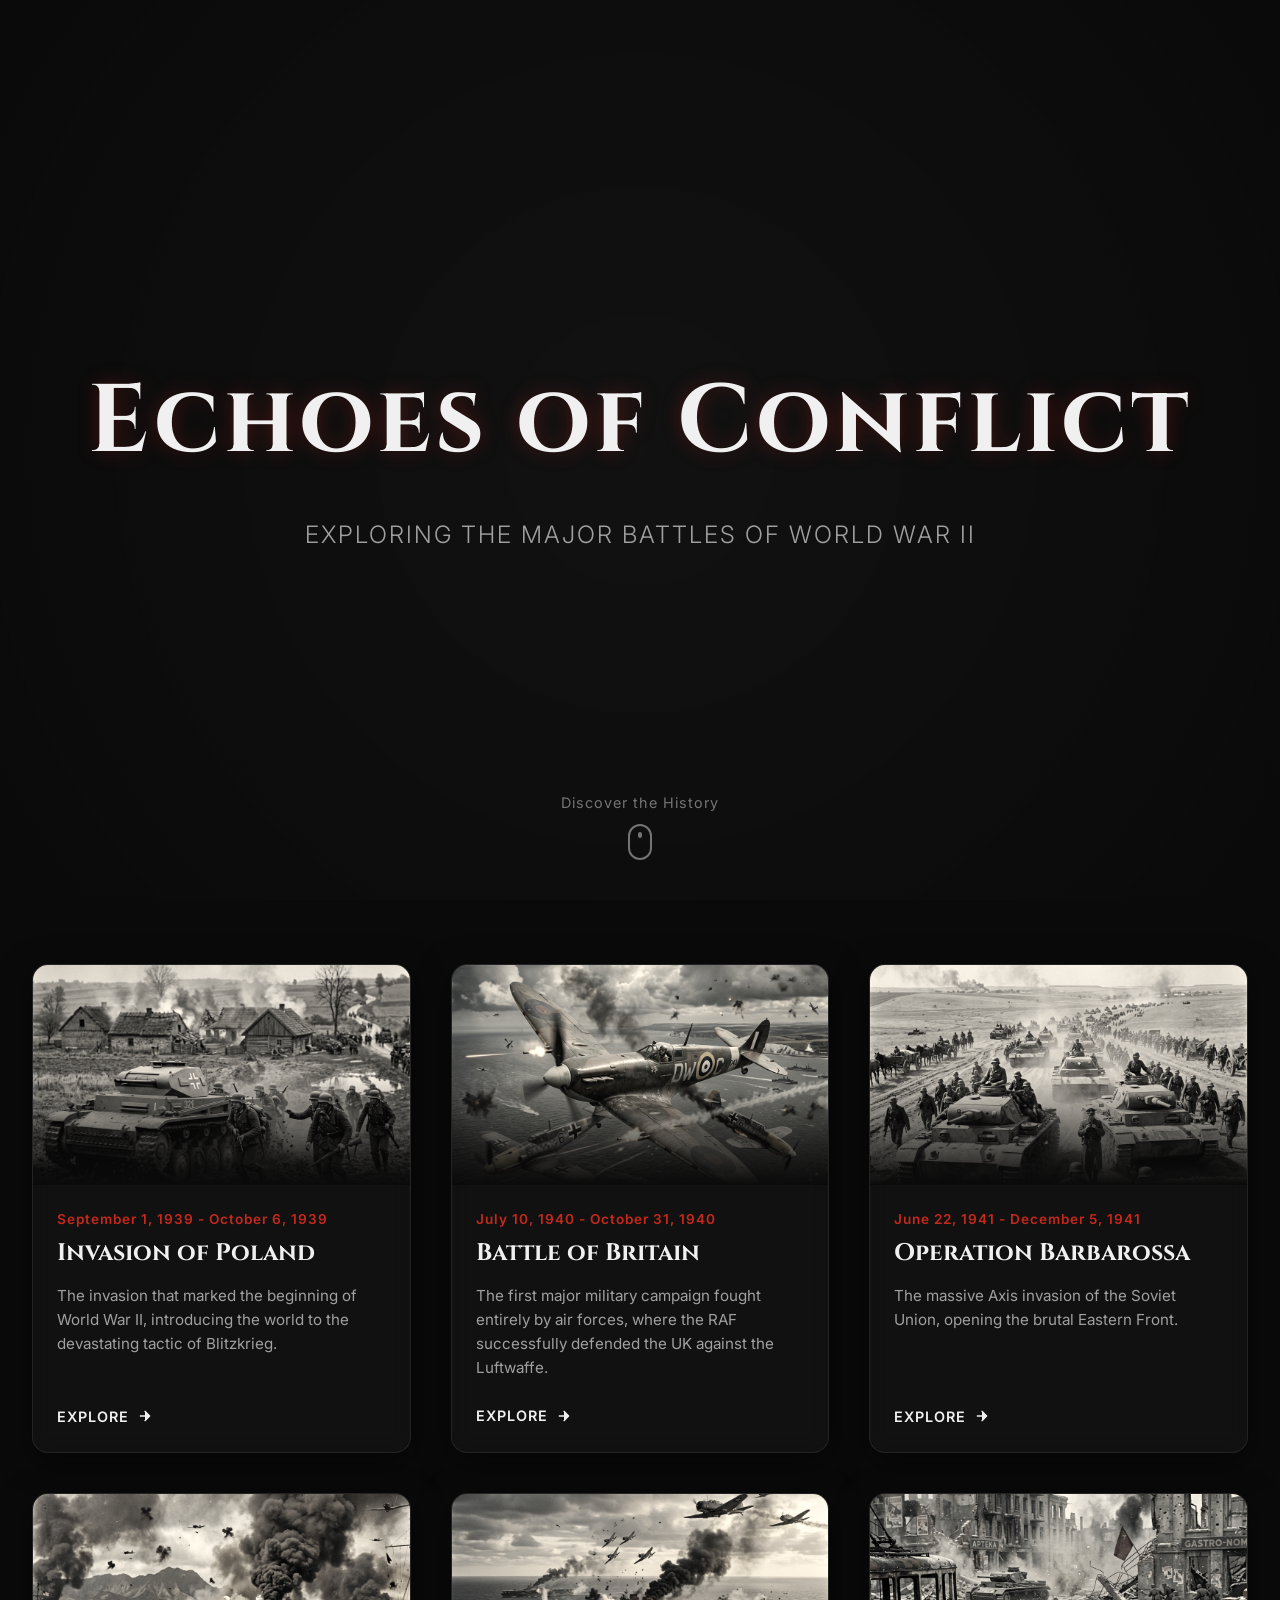
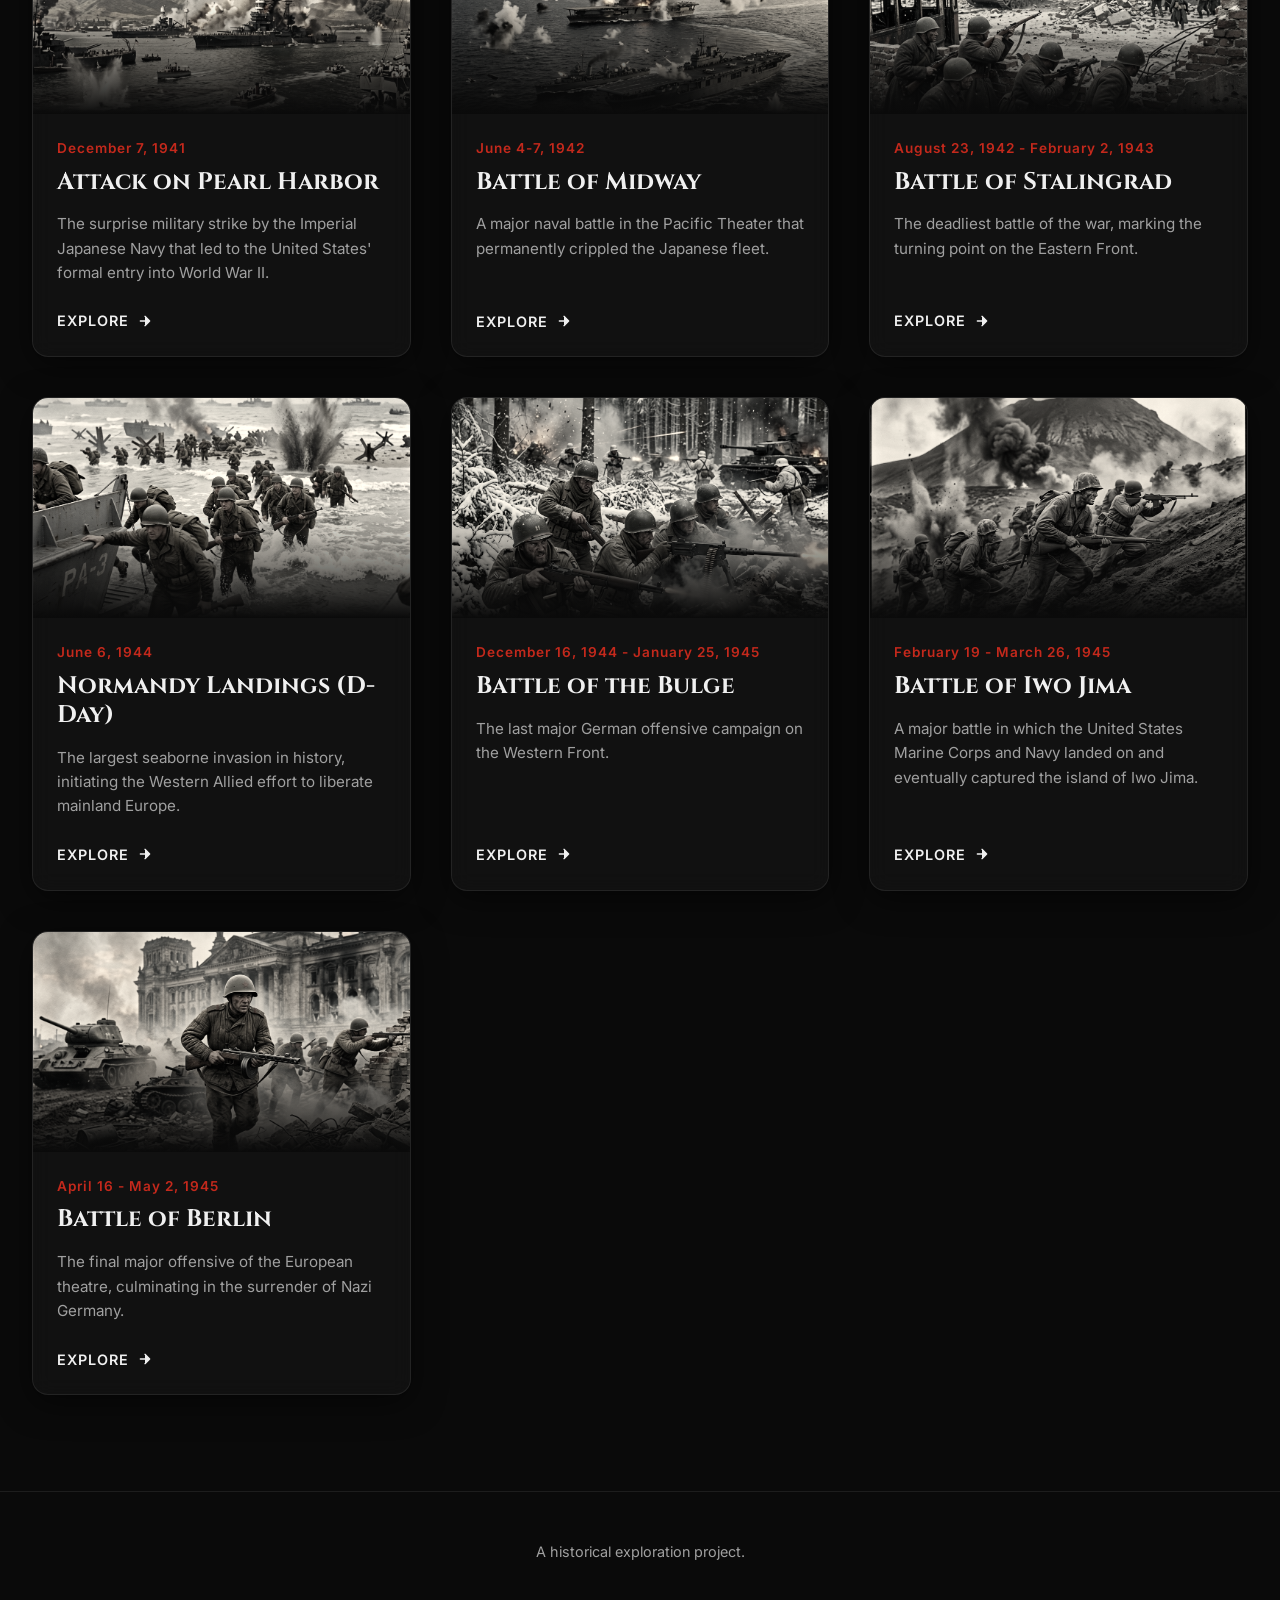
==== index.html @ f8c87d69 "Initial commit: WWII History website" ====
<!DOCTYPE html>
<html lang="en">
<head>
    <meta charset="UTF-8">
    <meta name="viewport" content="width=device-width, initial-scale=1.0">
    <meta name="description" content="Explore the major battles of World War II through an interactive timeline of events.">
    <title>Echoes of Conflict: WWII Major Battles</title>
    <link rel="preconnect" href="https://fonts.googleapis.com">
    <link rel="preconnect" href="https://fonts.gstatic.com" crossorigin>
    <link href="https://fonts.googleapis.com/css2?family=Cinzel:wght@400;700&family=Inter:wght@300;400;600&display=swap" rel="stylesheet">
    <link rel="stylesheet" href="styles.css">
</head>
<body>
    <div class="background-overlay"></div>
    <header class="hero">
        <div class="hero-content">
            <h1 class="hero-title">Echoes of Conflict</h1>
            <p class="hero-subtitle">Exploring the Major Battles of World War II</p>
            <div class="scroll-indicator">
                <span>Discover the History</span>
                <div class="mouse"></div>
            </div>
        </div>
    </header>

    <main class="timeline-container">
        <section id="battles-grid" class="battles-grid">
            <!-- Cards will be dynamically injected here by script.js -->
        </section>
    </main>

    <!-- Modal for deeper dive -->
    <div id="battle-modal" class="modal hidden">
        <div class="modal-backdrop"></div>
        <div class="modal-content glass">
            <button id="close-modal" class="close-btn" aria-label="Close modal">&times;</button>
            <img id="modal-img" src="" alt="Battle Image" class="modal-hero-image">
            <div class="modal-body">
                <span class="modal-date" id="modal-date"></span>
                <h2 id="modal-title" class="modal-title"></h2>
                <div class="modal-stats">
                    <div class="stat"><span class="stat-label">Location:</span> <span id="modal-location"></span></div>
                    <div class="stat"><span class="stat-label">Result:</span> <span id="modal-result"></span></div>
                </div>
                <div class="modal-description" id="modal-description"></div>
            </div>
        </div>
    </div>

    <footer>
        <p>A historical exploration project.</p>
    </footer>

    <script src="script.js"></script>
</body>
</html>
---- styles.css ----
:root {
    --bg-color: #0a0a0a;
    --text-primary: #f0f0f0;
    --text-secondary: #a0a0a0;
    --accent: #c4291c; /* Deep red */
    --glass-bg: rgba(255, 255, 255, 0.03);
    --glass-border: rgba(255, 255, 255, 0.08);
    --glass-shadow: 0 8px 32px 0 rgba(0, 0, 0, 0.5);
    
    --font-heading: 'Cinzel', serif;
    --font-body: 'Inter', sans-serif;
}

* {
    margin: 0;
    padding: 0;
    box-sizing: border-box;
}

body {
    background-color: var(--bg-color);
    color: var(--text-primary);
    font-family: var(--font-body);
    line-height: 1.6;
    overflow-x: hidden;
}

/* Background texture/overlay */
.background-overlay {
    position: fixed;
    top: 0;
    left: 0;
    width: 100vw;
    height: 100vh;
    background-image: radial-gradient(circle at center, rgba(30, 30, 30, 0.4) 0%, var(--bg-color) 100%),
                      url('https://www.transparenttextures.com/patterns/stardust.png');
    z-index: -1;
    pointer-events: none;
}

/* Typography */
h1, h2, h3 {
    font-family: var(--font-heading);
    font-weight: 700;
}

/* Hero Section */
.hero {
    height: 100vh;
    display: flex;
    justify-content: center;
    align-items: center;
    text-align: center;
    position: relative;
    padding: 0 20px;
}

.hero-content {
    animation: fadeIn 2s ease-out;
}

.hero-title {
    font-size: clamp(3rem, 8vw, 6rem);
    letter-spacing: 4px;
    margin-bottom: 1rem;
    text-shadow: 0 0 20px rgba(196, 41, 28, 0.3);
}

.hero-subtitle {
    font-size: clamp(1.2rem, 2vw, 1.5rem);
    color: var(--text-secondary);
    font-weight: 300;
    letter-spacing: 2px;
    text-transform: uppercase;
}

.scroll-indicator {
    position: absolute;
    bottom: 40px;
    left: 50%;
    transform: translateX(-50%);
    display: flex;
    flex-direction: column;
    align-items: center;
    gap: 10px;
    color: var(--text-secondary);
    font-size: 0.9rem;
    letter-spacing: 1px;
    opacity: 0.7;
    animation: pulse 2s infinite;
}

.mouse {
    width: 24px;
    height: 36px;
    border: 2px solid var(--text-secondary);
    border-radius: 12px;
    position: relative;
}

.mouse::before {
    content: '';
    width: 4px;
    height: 6px;
    background: var(--text-secondary);
    border-radius: 2px;
    position: absolute;
    top: 6px;
    left: 50%;
    transform: translateX(-50%);
    animation: scroll 1.5s infinite;
}

/* Timeline Container */
.timeline-container {
    max-width: 1400px;
    margin: 0 auto;
    padding: 4rem 2rem;
}

.battles-grid {
    display: grid;
    grid-template-columns: repeat(auto-fit, minmax(320px, 1fr));
    gap: 2.5rem;
}

/* Cards */
.card {
    background: var(--glass-bg);
    border: 1px solid var(--glass-border);
    border-radius: 16px;
    overflow: hidden;
    backdrop-filter: blur(10px);
    -webkit-backdrop-filter: blur(10px);
    box-shadow: var(--glass-shadow);
    transition: transform 0.4s cubic-bezier(0.175, 0.885, 0.32, 1.275), 
                box-shadow 0.4s ease, border-color 0.4s ease;
    cursor: pointer;
    position: relative;
    display: flex;
    flex-direction: column;
    opacity: 0;
    transform: translateY(30px);
}

.card.visible {
    opacity: 1;
    transform: translateY(0);
}

.card:hover {
    transform: translateY(-10px) scale(1.02);
    box-shadow: 0 15px 40px rgba(196, 41, 28, 0.15);
    border-color: rgba(196, 41, 28, 0.3);
}

.card-img-wrapper {
    width: 100%;
    height: 220px;
    overflow: hidden;
    position: relative;
}

.card-img-wrapper::after {
    content: '';
    position: absolute;
    bottom: 0;
    left: 0;
    right: 0;
    height: 50%;
    background: linear-gradient(to top, var(--bg-color), transparent);
}

.card-img {
    width: 100%;
    height: 100%;
    object-fit: cover;
    transition: transform 0.7s ease;
    filter: grayscale(80%) sepia(20%);
}

.card:hover .card-img {
    transform: scale(1.1);
    filter: grayscale(0%) sepia(0%);
}

.card-content {
    padding: 1.5rem;
    flex-grow: 1;
    display: flex;
    flex-direction: column;
}

.card-date {
    font-size: 0.85rem;
    color: var(--accent);
    font-weight: 600;
    letter-spacing: 1px;
    margin-bottom: 0.5rem;
}

.card-title {
    font-size: 1.5rem;
    margin-bottom: 1rem;
    line-height: 1.2;
}

.card-excerpt {
    font-size: 0.95rem;
    color: var(--text-secondary);
    margin-bottom: 1.5rem;
    flex-grow: 1;
}

.card-read-more {
    display: flex;
    align-items: center;
    gap: 8px;
    color: var(--text-primary);
    font-size: 0.9rem;
    font-weight: 600;
    text-transform: uppercase;
    letter-spacing: 1px;
}

.card-read-more svg {
    width: 16px;
    height: 16px;
    fill: currentColor;
    transition: transform 0.3s ease;
}

.card:hover .card-read-more svg {
    transform: translateX(5px);
    color: var(--accent);
}
.card:hover .card-read-more {
    color: var(--accent);
}

/* Modal */
.modal {
    position: fixed;
    top: 0;
    left: 0;
    width: 100vw;
    height: 100vh;
    z-index: 1000;
    display: flex;
    justify-content: center;
    align-items: center;
    padding: 20px;
}

.modal.hidden {
    opacity: 0;
    pointer-events: none;
    visibility: hidden;
}

.modal-backdrop {
    position: absolute;
    top: 0;
    left: 0;
    width: 100%;
    height: 100%;
    background: rgba(0, 0, 0, 0.8);
    backdrop-filter: blur(8px);
}

.modal-content {
    background: var(--bg-color);
    width: 100%;
    max-width: 800px;
    max-height: 90vh;
    border-radius: 16px;
    border: 1px solid var(--glass-border);
    position: relative;
    z-index: 1001;
    overflow-y: auto;
    box-shadow: 0 25px 50px rgba(0,0,0,0.7);
    transform: scale(0.95);
    opacity: 0;
    transition: all 0.3s cubic-bezier(0.175, 0.885, 0.32, 1.275);
}

.modal:not(.hidden) .modal-content {
    transform: scale(1);
    opacity: 1;
}

.modal-content::-webkit-scrollbar {
    width: 8px;
}
.modal-content::-webkit-scrollbar-track {
    background: rgba(255,255,255,0.05);
}
.modal-content::-webkit-scrollbar-thumb {
    background: rgba(255,255,255,0.2);
    border-radius: 4px;
}

.close-btn {
    position: absolute;
    top: 20px;
    right: 20px;
    background: rgba(0,0,0,0.5);
    color: white;
    border: none;
    width: 40px;
    height: 40px;
    border-radius: 50%;
    font-size: 24px;
    cursor: pointer;
    z-index: 1002;
    display: flex;
    justify-content: center;
    align-items: center;
    transition: background 0.3s;
}

.close-btn:hover {
    background: var(--accent);
}

.modal-hero-image {
    width: 100%;
    height: 350px;
    object-fit: cover;
    border-bottom: 1px solid var(--glass-border);
}

.modal-body {
    padding: 3rem;
}

.modal-date {
    color: var(--accent);
    font-weight: 600;
    letter-spacing: 2px;
    text-transform: uppercase;
    font-size: 0.9rem;
}

.modal-title {
    font-size: 2.5rem;
    margin: 0.5rem 0 1.5rem 0;
}

.modal-stats {
    display: flex;
    gap: 2rem;
    margin-bottom: 2rem;
    padding-bottom: 1.5rem;
    border-bottom: 1px solid rgba(255,255,255,0.1);
    flex-wrap: wrap;
}

.stat-label {
    color: var(--text-secondary);
    text-transform: uppercase;
    font-size: 0.8rem;
    letter-spacing: 1px;
    display: block;
    margin-bottom: 4px;
}

.modal-description {
    font-size: 1.1rem;
    line-height: 1.8;
    color: #ddd;
}
.modal-description p {
    margin-bottom: 1rem;
}

footer {
    text-align: center;
    padding: 3rem 0;
    color: var(--text-secondary);
    border-top: 1px solid var(--glass-border);
    margin-top: 2rem;
    font-size: 0.9rem;
}

/* Animations */
@keyframes fadeIn {
    from { opacity: 0; transform: translateY(20px); }
    to { opacity: 1; transform: translateY(0); }
}

@keyframes pulse {
    0% { opacity: 0.5; }
    50% { opacity: 1; }
    100% { opacity: 0.5; }
}

@keyframes scroll {
    0% { opacity: 1; transform: translate(-50%, 0); }
    100% { opacity: 0; transform: translate(-50%, 15px); }
}

@media (max-width: 768px) {
    .modal-body {
        padding: 1.5rem;
    }
    .modal-title {
        font-size: 1.8rem;
    }
    .modal-hero-image {
        height: 250px;
    }
    .hero-title {
        font-size: 2.5rem;
    }
}
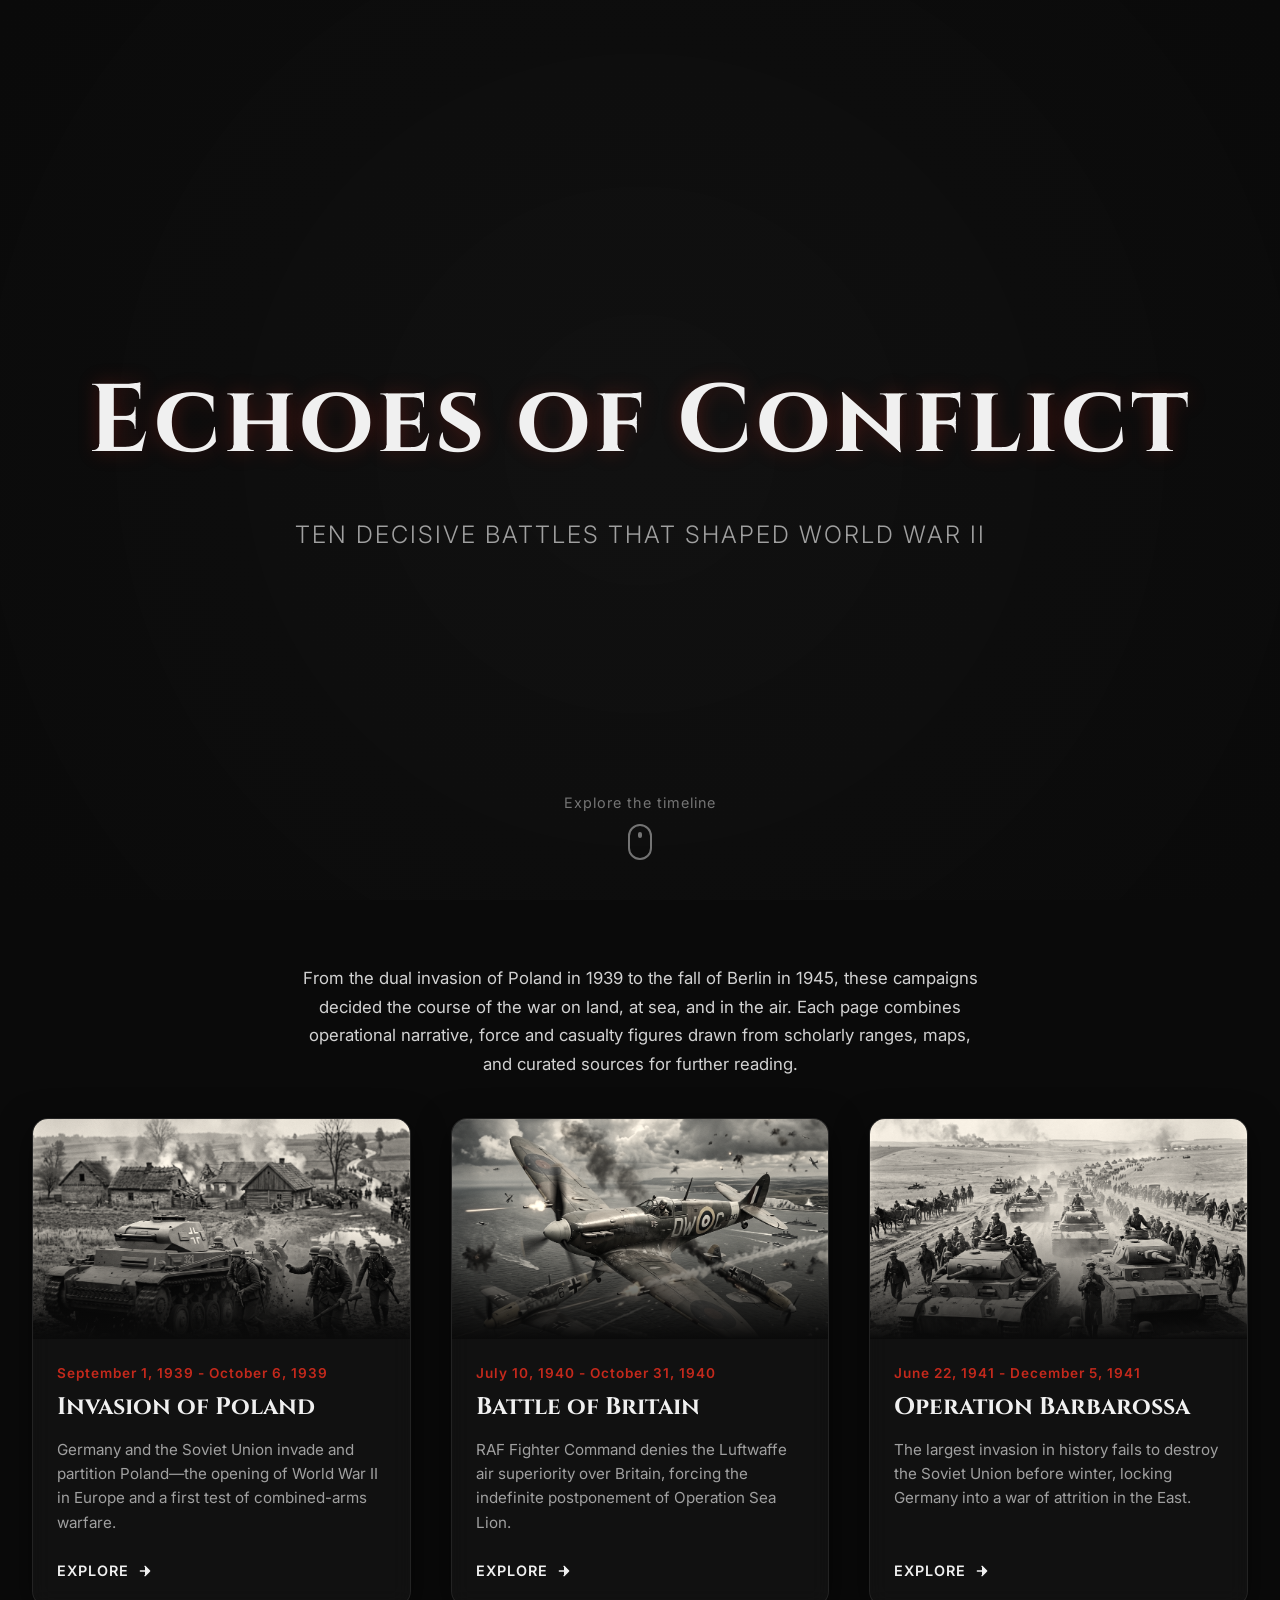
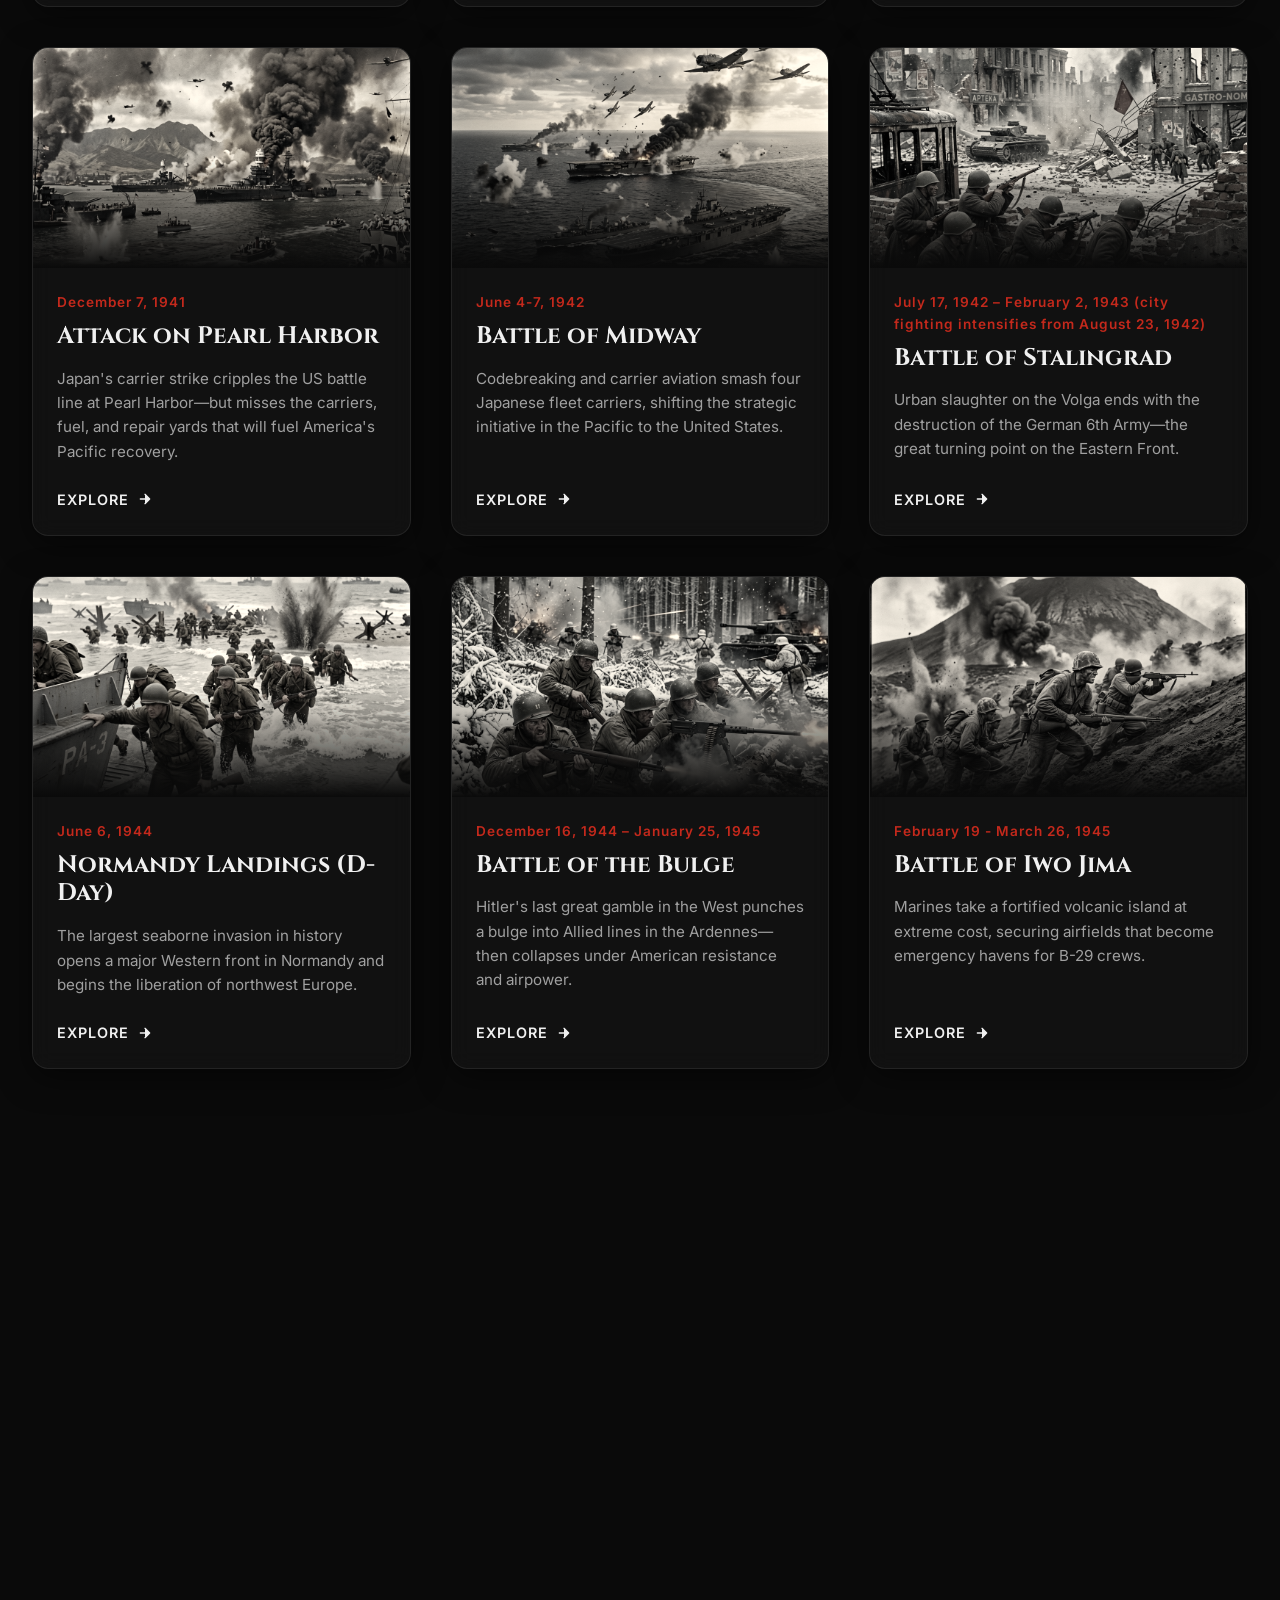
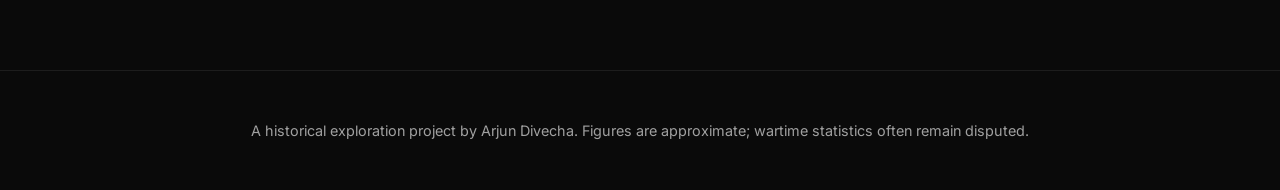
==== commit 1d99c5b2: "checkpoint: 2026-07-13 01:58 (auto)" ====
--- a/index.html
+++ b/index.html
@@ -3,7 +3,7 @@
 <head>
     <meta charset="UTF-8">
     <meta name="viewport" content="width=device-width, initial-scale=1.0">
-    <meta name="description" content="Explore the major battles of World War II through an interactive timeline of events.">
+    <meta name="description" content="Echoes of Conflict explores ten decisive battles of World War II—from Poland to Berlin—with researched narratives, statistics, maps, and primary-source links.">
     <title>Echoes of Conflict: WWII Major Battles</title>
     <link rel="preconnect" href="https://fonts.googleapis.com">
     <link rel="preconnect" href="https://fonts.gstatic.com" crossorigin>
@@ -15,40 +15,30 @@
     <header class="hero">
         <div class="hero-content">
             <h1 class="hero-title">Echoes of Conflict</h1>
-            <p class="hero-subtitle">Exploring the Major Battles of World War II</p>
+            <p class="hero-subtitle">Ten decisive battles that shaped World War II</p>
             <div class="scroll-indicator">
-                <span>Discover the History</span>
+                <span>Explore the timeline</span>
                 <div class="mouse"></div>
             </div>
         </div>
     </header>
 
     <main class="timeline-container">
+        <section class="site-intro" style="max-width: 720px; margin: 0 auto 2.5rem; padding: 0 1.25rem; text-align: center;">
+            <p style="color: rgba(255,255,255,0.82); line-height: 1.7; font-size: 1.05rem;">
+                From the dual invasion of Poland in 1939 to the fall of Berlin in 1945, these campaigns
+                decided the course of the war on land, at sea, and in the air. Each page combines operational
+                narrative, force and casualty figures drawn from scholarly ranges, maps, and curated sources
+                for further reading.
+            </p>
+        </section>
         <section id="battles-grid" class="battles-grid">
             <!-- Cards will be dynamically injected here by script.js -->
         </section>
     </main>
 
-    <!-- Modal for deeper dive -->
-    <div id="battle-modal" class="modal hidden">
-        <div class="modal-backdrop"></div>
-        <div class="modal-content glass">
-            <button id="close-modal" class="close-btn" aria-label="Close modal">&times;</button>
-            <img id="modal-img" src="" alt="Battle Image" class="modal-hero-image">
-            <div class="modal-body">
-                <span class="modal-date" id="modal-date"></span>
-                <h2 id="modal-title" class="modal-title"></h2>
-                <div class="modal-stats">
-                    <div class="stat"><span class="stat-label">Location:</span> <span id="modal-location"></span></div>
-                    <div class="stat"><span class="stat-label">Result:</span> <span id="modal-result"></span></div>
-                </div>
-                <div class="modal-description" id="modal-description"></div>
-            </div>
-        </div>
-    </div>
-
     <footer>
-        <p>A historical exploration project.</p>
+        <p>A historical exploration project by Arjun Divecha. Figures are approximate; wartime statistics often remain disputed.</p>
     </footer>
 
     <script src="script.js"></script>
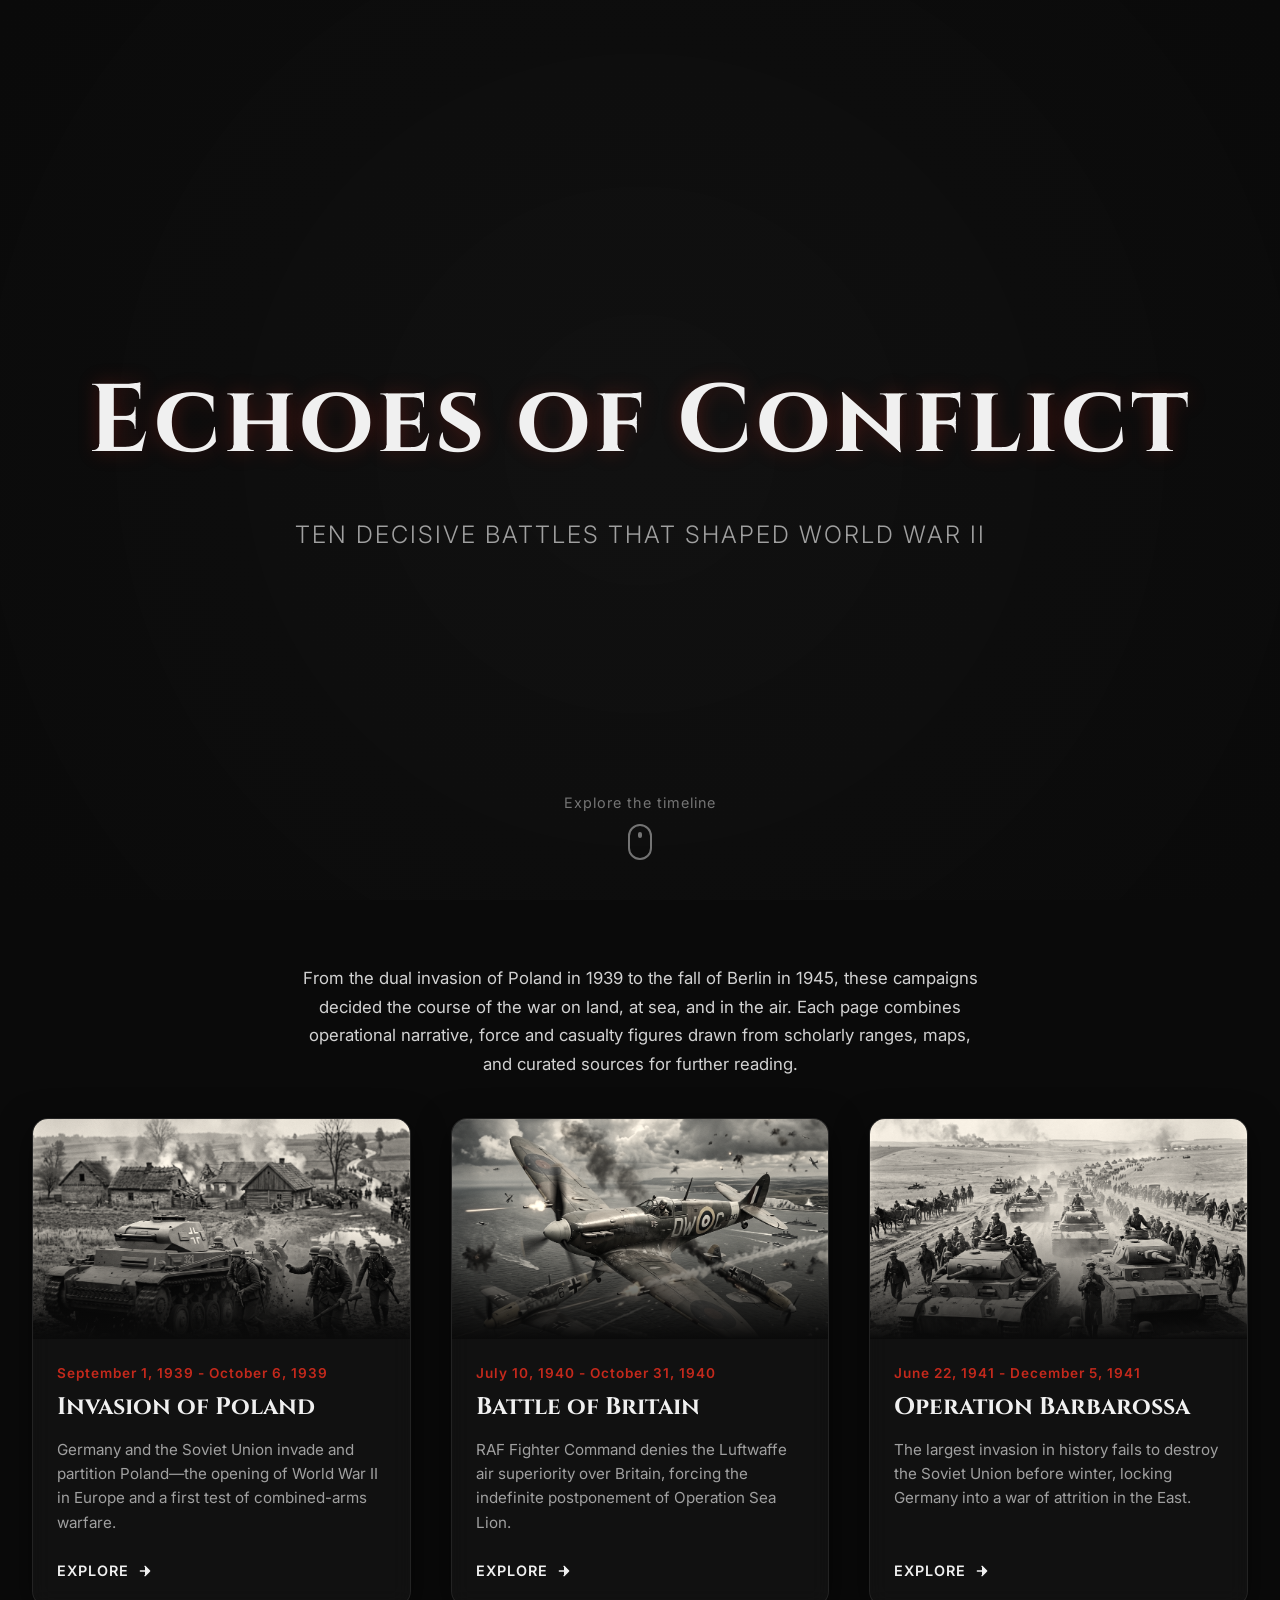
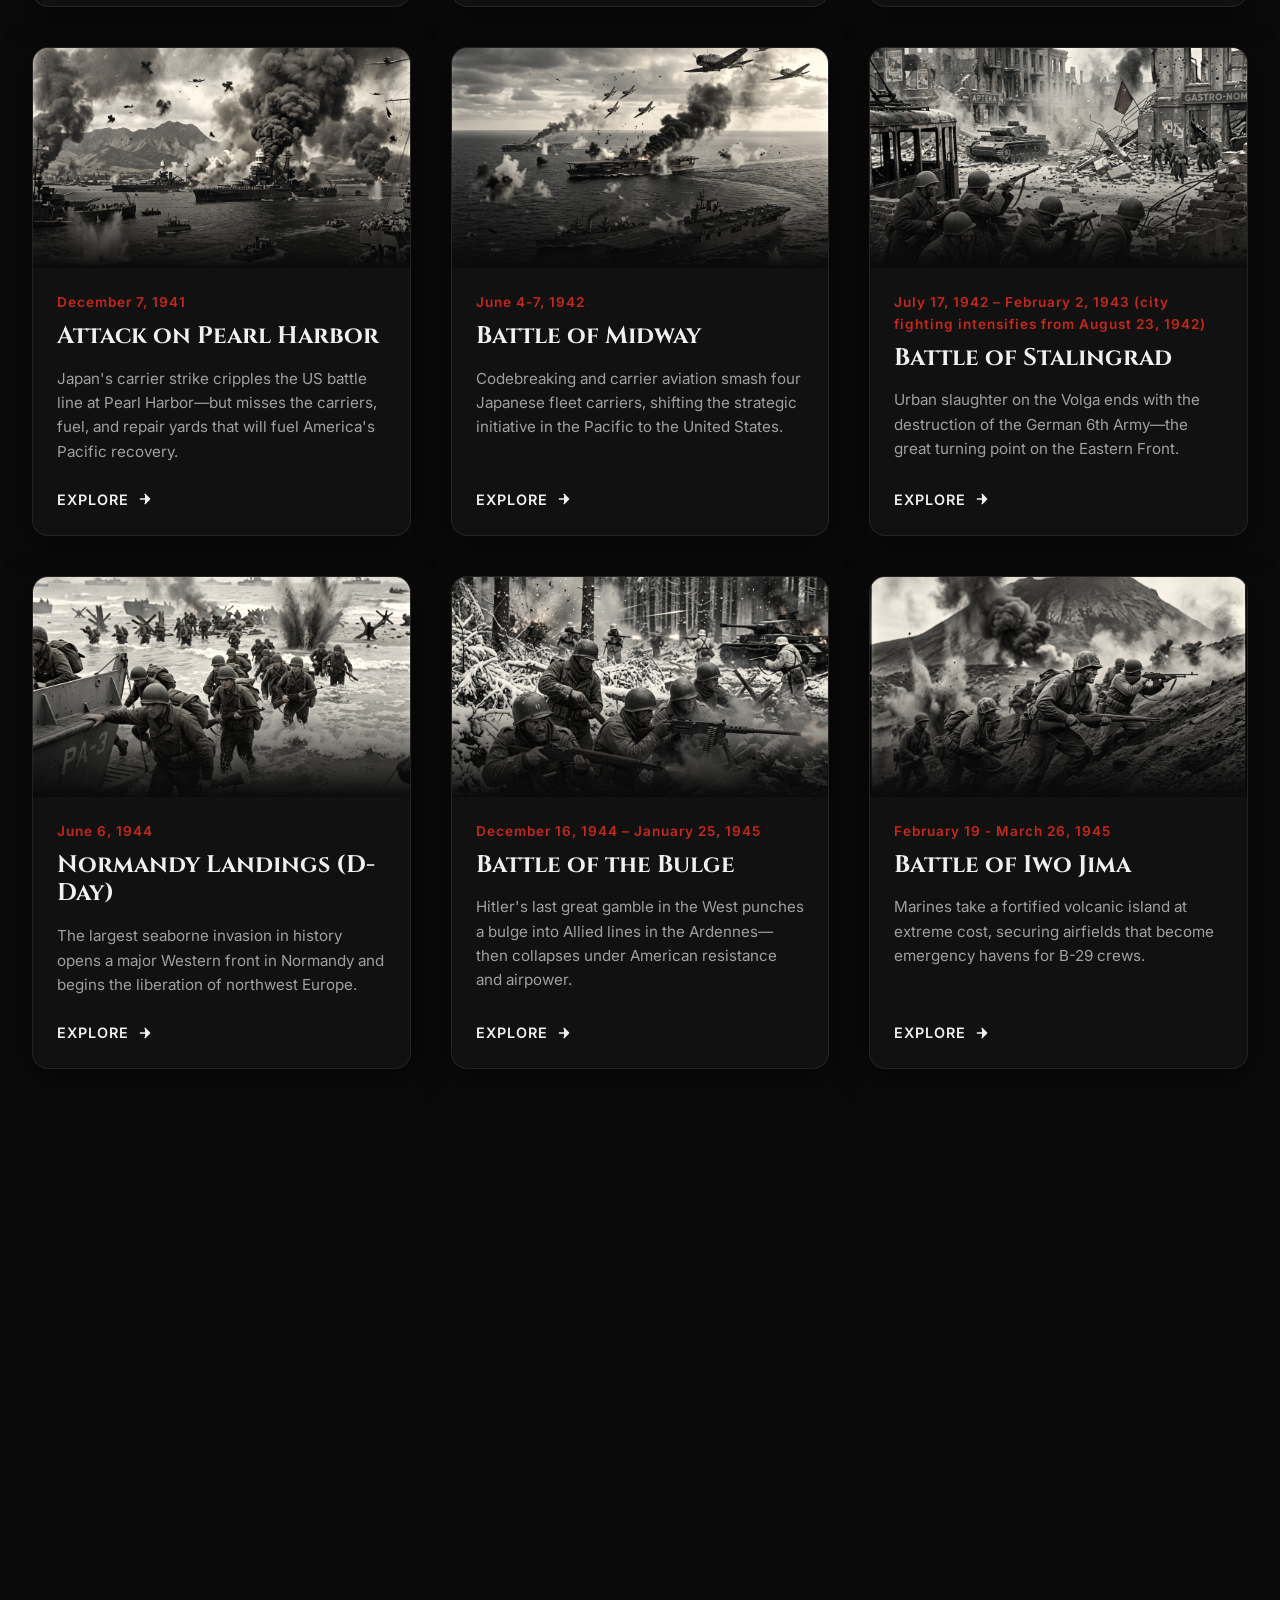
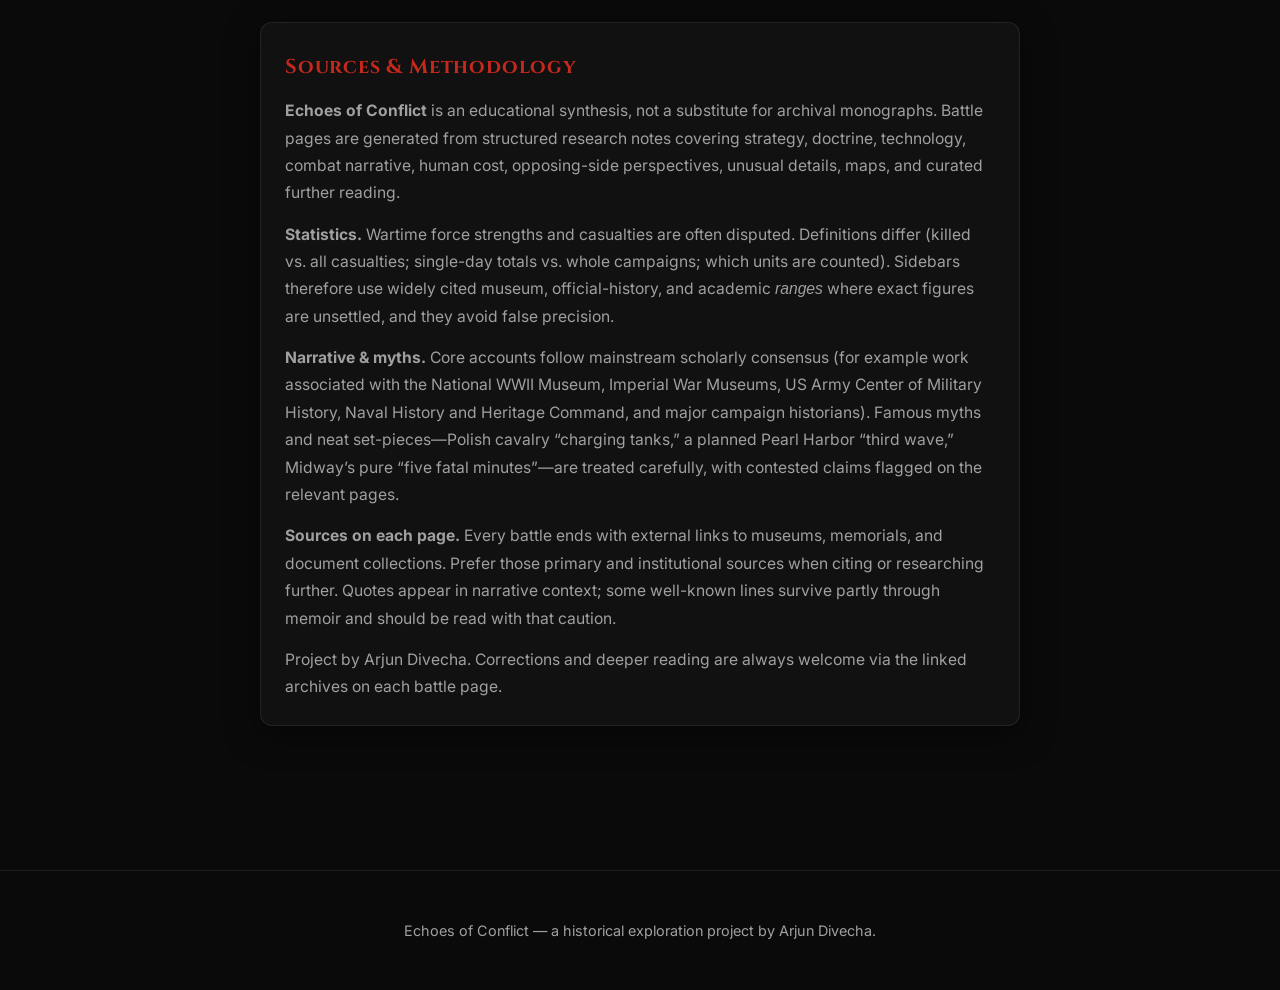
==== commit 89a1f673: "checkpoint: 2026-07-13 02:03 (auto)" ====
--- a/index.html
+++ b/index.html
@@ -24,21 +24,57 @@
     </header>
 
     <main class="timeline-container">
-        <section class="site-intro" style="max-width: 720px; margin: 0 auto 2.5rem; padding: 0 1.25rem; text-align: center;">
-            <p style="color: rgba(255,255,255,0.82); line-height: 1.7; font-size: 1.05rem;">
+        <section class="site-intro">
+            <p>
                 From the dual invasion of Poland in 1939 to the fall of Berlin in 1945, these campaigns
                 decided the course of the war on land, at sea, and in the air. Each page combines operational
                 narrative, force and casualty figures drawn from scholarly ranges, maps, and curated sources
                 for further reading.
             </p>
         </section>
+
         <section id="battles-grid" class="battles-grid">
             <!-- Cards will be dynamically injected here by script.js -->
+        </section>
+
+        <section id="methodology" class="methodology-section" aria-labelledby="methodology-heading">
+            <div class="methodology-card">
+                <h2 id="methodology-heading">Sources &amp; Methodology</h2>
+                <p>
+                    <strong>Echoes of Conflict</strong> is an educational synthesis, not a substitute for archival
+                    monographs. Battle pages are generated from structured research notes covering strategy, doctrine,
+                    technology, combat narrative, human cost, opposing-side perspectives, unusual details, maps, and
+                    curated further reading.
+                </p>
+                <p>
+                    <strong>Statistics.</strong> Wartime force strengths and casualties are often disputed. Definitions
+                    differ (killed vs. all casualties; single-day totals vs. whole campaigns; which units are counted).
+                    Sidebars therefore use widely cited museum, official-history, and academic <em>ranges</em> where
+                    exact figures are unsettled, and they avoid false precision.
+                </p>
+                <p>
+                    <strong>Narrative &amp; myths.</strong> Core accounts follow mainstream scholarly consensus
+                    (for example work associated with the National WWII Museum, Imperial War Museums, US Army Center of
+                    Military History, Naval History and Heritage Command, and major campaign historians). Famous myths
+                    and neat set-pieces—Polish cavalry “charging tanks,” a planned Pearl Harbor “third wave,” Midway’s
+                    pure “five fatal minutes”—are treated carefully, with contested claims flagged on the relevant pages.
+                </p>
+                <p>
+                    <strong>Sources on each page.</strong> Every battle ends with external links to museums, memorials,
+                    and document collections. Prefer those primary and institutional sources when citing or researching further.
+                    Quotes appear in narrative context; some well-known lines survive partly through memoir and should be
+                    read with that caution.
+                </p>
+                <p>
+                    Project by Arjun Divecha. Corrections and deeper reading are always welcome via the linked archives
+                    on each battle page.
+                </p>
+            </div>
         </section>
     </main>
 
     <footer>
-        <p>A historical exploration project by Arjun Divecha. Figures are approximate; wartime statistics often remain disputed.</p>
+        <p>Echoes of Conflict — a historical exploration project by Arjun Divecha.</p>
     </footer>
 
     <script src="script.js"></script>
--- a/styles.css
+++ b/styles.css
@@ -374,6 +374,62 @@
     margin-bottom: 1rem;
 }
 
+.site-intro {
+    max-width: 720px;
+    margin: 0 auto 2.5rem;
+    padding: 0 1.25rem;
+    text-align: center;
+}
+
+.site-intro p {
+    color: rgba(255, 255, 255, 0.82);
+    line-height: 1.7;
+    font-size: 1.05rem;
+}
+
+.methodology-section {
+    max-width: 800px;
+    margin: 3rem auto 1rem;
+    padding: 0 1.25rem 2rem;
+}
+
+.methodology-card {
+    background: var(--glass-bg);
+    border: 1px solid var(--glass-border);
+    border-radius: 12px;
+    box-shadow: var(--glass-shadow);
+    padding: 1.75rem 1.5rem 1.5rem;
+}
+
+.methodology-card h2 {
+    font-family: var(--font-heading);
+    font-size: 1.25rem;
+    color: var(--accent);
+    margin-bottom: 0.9rem;
+    letter-spacing: 0.04em;
+}
+
+.methodology-card p {
+    color: var(--text-secondary);
+    font-size: 0.98rem;
+    line-height: 1.75;
+    margin-bottom: 0.85rem;
+}
+
+.methodology-card p:last-child {
+    margin-bottom: 0;
+}
+
+.methodology-card a {
+    color: var(--text-primary);
+    text-decoration: underline;
+    text-underline-offset: 3px;
+}
+
+.methodology-card a:hover {
+    color: var(--accent);
+}
+
 footer {
     text-align: center;
     padding: 3rem 0;
